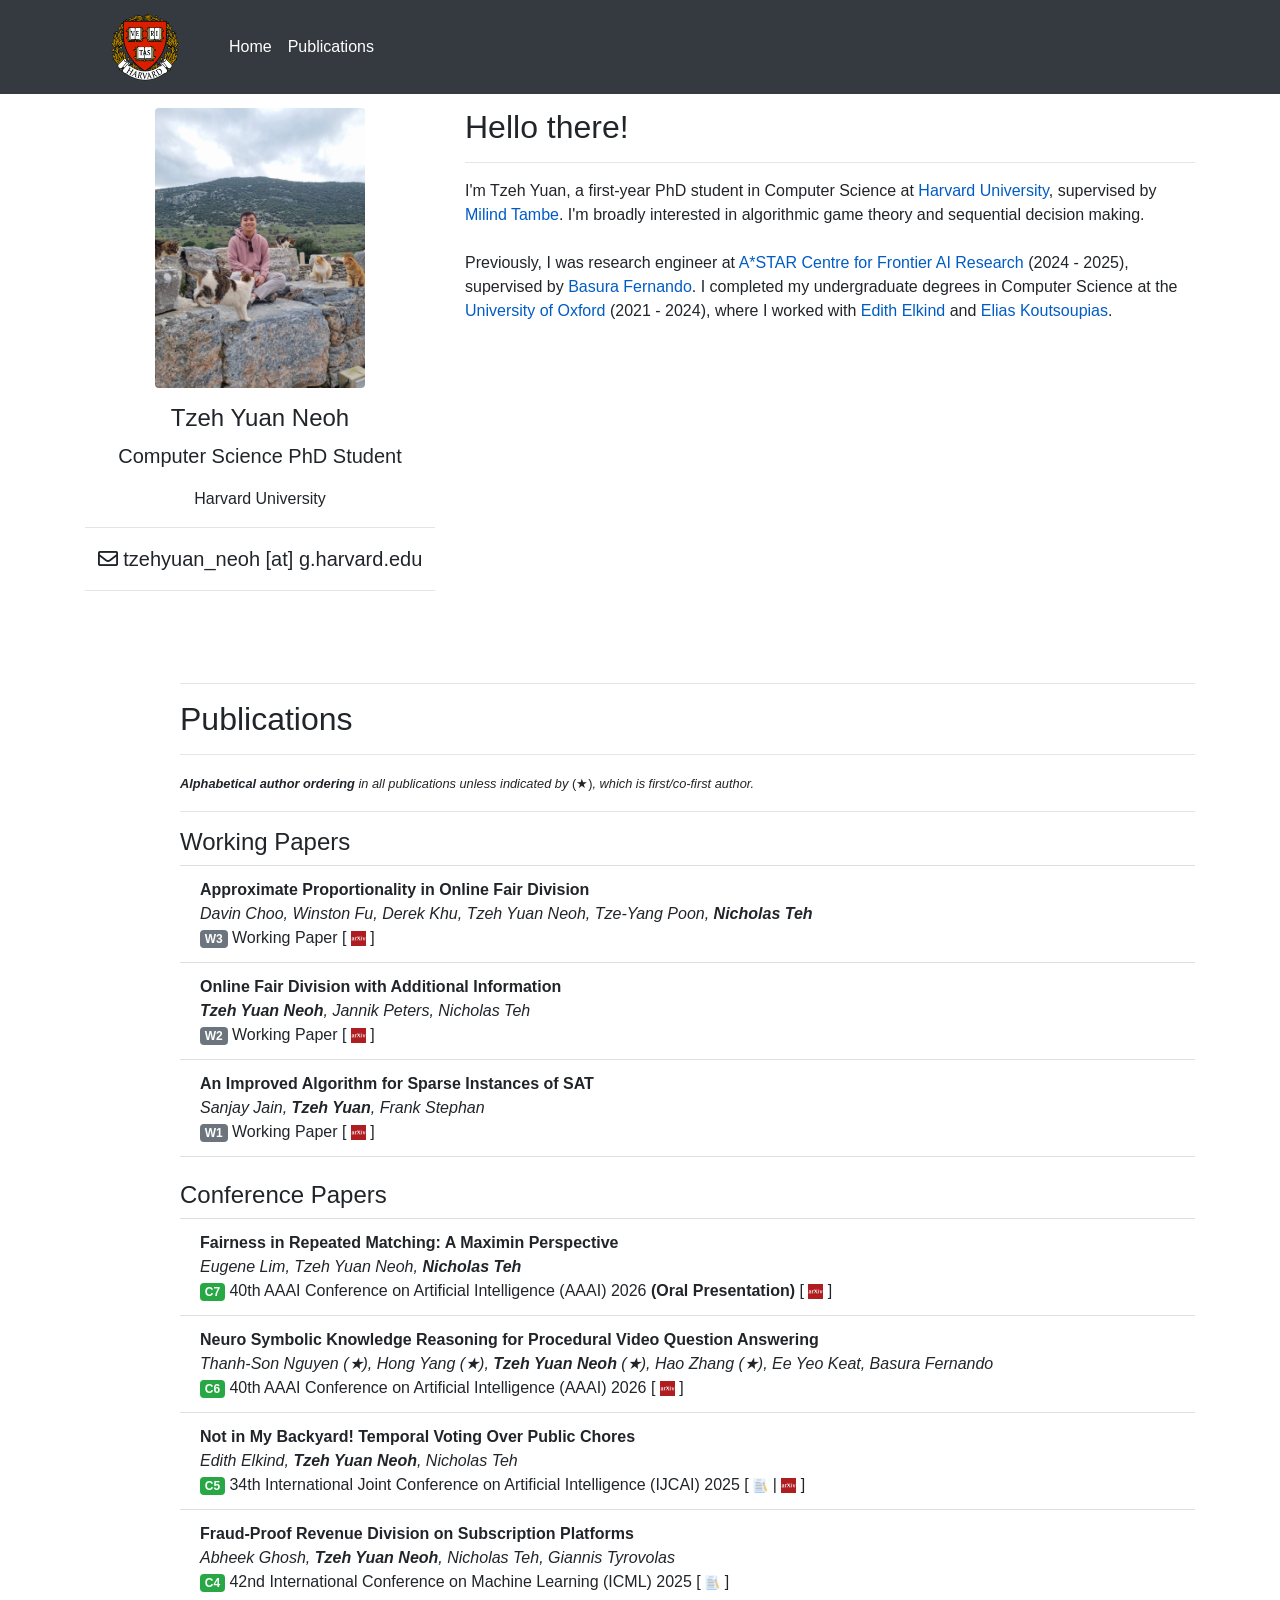
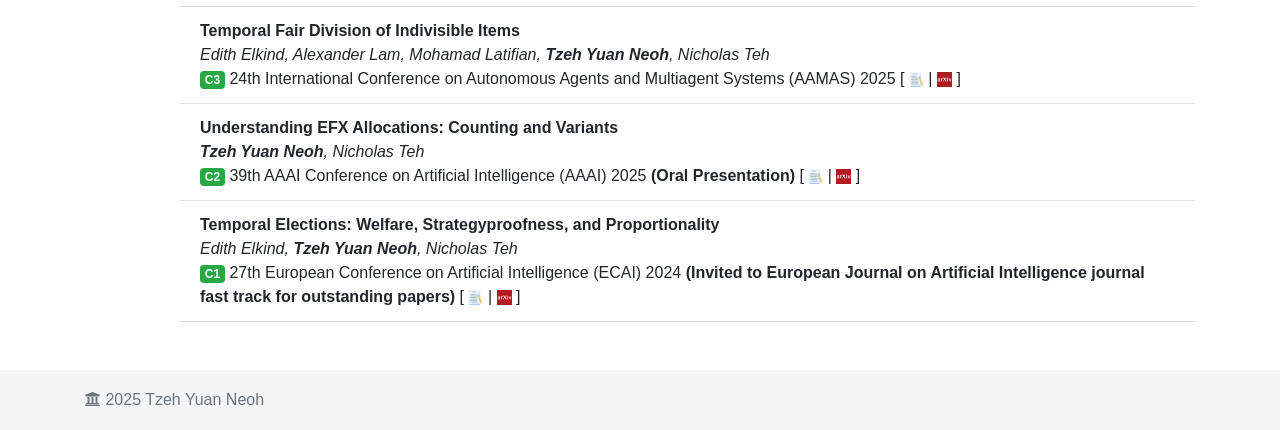
==== index.html @ ac1b05be "Update index.html" ====
<!DOCTYPE html>
<html lang="en">
  <head>
    <meta charset="utf-8">
    <meta name="viewport" content="width=device-width, initial-scale=1, shrink-to-fit=no">
    <meta name="description" content="Tzeh Yuan">
    <meta name="author" content="">

    <title>Tzeh Yuan Neoh | Harvard University </title>

    <!-- Bootstrap core CSS -->
    <link href="css/bootstrap.min.css" rel="stylesheet">

    <!-- Custom styles for this template -->
    <link href="css/custom.css" rel="stylesheet">
    <link rel="stylesheet" href="https://use.fontawesome.com/releases/v5.3.1/css/all.css" integrity="sha384-mzrmE5qonljUremFsqc01SB46JvROS7bZs3IO2EmfFsd15uHvIt+Y8vEf7N7fWAU" crossorigin="anonymous">
    <link rel="icon" type="image/png" href="img/favicon.png">

  </head>

  <body>
    <!-- header -->
    <header>
      <!-- Fixed navbar -->
      <nav class="navbar navbar-expand-md fixed-top bg-dark ">
        <div class="container">
          <a class="navbar-brand" href="https://seas.harvard.edu/">
            <img src="img/Harvard-Emblem.png" width="120"  alt="HAR">
          </a>
          <button class="navbar-toggler" type="button" data-toggle="collapse" data-target="#navbarNavDropdown" aria-controls="navbarNavDropdown" aria-expanded="false" aria-label="Toggle navigation">
          <i class="fas fa-bars"></i></button>
    		  <div class="collapse navbar-collapse" id="navbarNavDropdown">
            <ul class="navbar-nav">
              <li class="nav-item">
                <a class="nav-link" href="#about-me">Home<span class="sr-only">(current)</span></a>
              <li class="nav-item">
                <a class="nav-link" href="#pubs">Publications</a>
              </li>
            </ul>
          </div>
          <!--<a class="navbar-brand" href="https://cs.ox.ac.uk/">
    			    <img src="img/gacw.png" width="162" height="30" alt="GAC">-->
          </a>
        </div>
    	</nav>
    </header>

    <!-- Begin page content -->
    <main role="main" class="container">
      <div class="row">
      <div class="col-4 mx-auto d-block">
        <div class="row mt-5 mx-auto d-block text-center">
          <img src="img/neoh.jpeg" class="img-fluid rounded mb-3" width=60% alt="Profile picture">
          <h4>Tzeh Yuan Neoh</h4>
          <p class="lead">Computer Science PhD Student</p>
          <p class="font-weight-light">Harvard University</p>
        </div>
        <hr>
        <div class="row mx-auto d-block">
        <p class="lead text-center "><i class="far fa-envelope"></i> tzehyuan_neoh [at] g.harvard.edu</p>
        <ul class="social-icons text-center">
          	<!--<li><a class="scholar" target="blank" href="https://scholar.google.com/citations?user=8gH270MAAAAJ&hl=en" title="Scholar">Scholar</a></li>
          	<li><a class="orcid" target="blank" href="https://orcid.org/0000-0002-9698-466X" title="ORCID">ORCID</a></li>
          	<li><a class="linkedin" href="https://www.linkedin.com/in/marcoshorro/" title="Linkedin">LinkedIn</a></li>
          	<li><a class="researchgate" href="https://www.researchgate.net/profile/Marcos_Horro_Varela" title="ResearchGate">ResearchGate</a></li>-->
          	<!--<li><a class="twitter" href="https://twitter.com/markoshorro" title="Twitter">Twitter</a></li>
          	<li><a class="instagram" href="https://www.instagram.com/markoshorro/" title="Instagram">Instagram</a></li>
          	<li><a class="flickr" href="https://www.flickr.com/photos/markos-design/" title="Flickr">Flickr</a></li>-->
        </ul>
        <hr>
      </div>
      </div>
      <div class="col-8">
        <section id="about-me" class="mt-5">
          <h3 class="display-5">Hello there!</h3><hr>
          I'm Tzeh Yuan, a first-year PhD student in Computer Science at <a href="https://seas.harvard.edu/" target="blank">Harvard University</a>, supervised by <a href="https://teamcore.seas.harvard.edu/tambe/" target="blank">Milind Tambe</a>. I'm broadly interested in algorithmic game theory and sequential decision making.
          <br><br>
          Previously, I was research engineer at <a href="https://www.a-star.edu.sg/cfar" target="blank">A*STAR Centre for Frontier AI Research</a> (2024 - 2025), supervised by  <a href="https://basurafernando.github.io/" target="blank">Basura Fernando</a>.
          I completed my undergraduate degrees in Computer Science at the <a href="https://cs.ox.ac.uk/" target="blank">University of Oxford</a> (2021 - 2024), where I worked with <a href="https://www.mccormick.northwestern.edu/research-faculty/directory/profiles/elkind-edith.html" target="blank">Edith Elkind</a> and <a href="https://www.cs.ox.ac.uk/people/elias.koutsoupias/" target="blank">Elias Koutsoupias</a>.
          <br>
          <br>

         
          </font>
        </section>
      </div>
      </main>

      <main role="main" class="container">
       <div class="row">
        <div class="col-sm-1"></div>
        <div class="col-sm-11" section id="pubs">
          <hr>
          <h3 class="display-5">Publications</h3>
          <hr>
          <small>
          <i><b>Alphabetical author ordering</b> in all publications unless indicated by</i> (★)<i>, which is first/co-first author.</i></small>
          <hr>
          <h4>Working Papers</h4>
            <ul class="list-group list-group-flush">
            <li class="list-group-item">
                <b>Approximate Proportionality in Online Fair Division</b><br>
                <i>Davin Choo, Winston Fu, Derek Khu, Tzeh Yuan Neoh, Tze-Yang Poon, <b>Nicholas Teh</b></i><br>
                <a href="#pubs" class="badge badge-secondary">W3</a> Working Paper [ <a href="https://arxiv.org/abs/2508.03253" target="blank"><img src="img/arxiv.png" style="width:15px;height:15px;"></a> ]
              </li>
  
            <li class="list-group-item">
              <b>Online Fair Division with Additional Information</b><br>
              <i><b>Tzeh Yuan Neoh</b>, Jannik Peters, Nicholas Teh</i><br>
              <a href="#pubs" class="badge badge-secondary">W2</a> Working Paper [ <a href="https://arxiv.org/abs/2505.24503" target="blank"><img src="img/arxiv.png" style="width:15px;height:15px;"></a> ]
            </li>
            <li class="list-group-item">
              <b>An Improved Algorithm for Sparse Instances of SAT       </b><br>
              <i>Sanjay Jain, <b>Tzeh Yuan</b>, Frank Stephan </i><br>
              <a href="#pubs" class="badge badge-secondary">W1</a> Working Paper [ <a href="https://arxiv.org/abs/2411.07389" target="blank"><img src="img/arxiv.png" style="width:15px;height:15px;"></a> ]
            </li>
            </ul>
            <br>
          <h4>Conference Papers</h4>
            <ul class="list-group list-group-flush">
              <li class="list-group-item">
                <b>Fairness in Repeated Matching: A Maximin Perspective</b><br>
                <i>Eugene Lim, Tzeh Yuan Neoh, <b>Nicholas Teh</b></i><br>
                <a href="#pubs" class="badge badge-success">C7</a> 40th AAAI Conference on Artificial Intelligence (AAAI) 2026  <b>(Oral Presentation)</b> [ <a href="https://www.arxiv.org/abs/2510.04624" target="blank"><img src="img/arxiv.png" style="width:15px;height:15px;"></a> ]
              </li>
              <li class="list-group-item">
                <b>Neuro Symbolic Knowledge Reasoning for Procedural Video Question Answering </b><br>
                <i> Thanh-Son Nguyen (★), Hong Yang (★), <b>Tzeh Yuan Neoh</b> (★), Hao Zhang (★), Ee Yeo Keat, Basura Fernando</i><br>
                <a href="#pubs" class="badge badge-success">C6</a> 40th AAAI Conference on Artificial Intelligence (AAAI) 2026 [ <a href="https://arxiv.org/abs/2503.14957" target="blank"><img src="img/arxiv.png" style="width:15px;height:15px;"></a> ]
              </li>
            <li class="list-group-item">
              <b>Not in My Backyard! Temporal Voting Over Public Chores</b><br>
              <i>Edith Elkind,  <b>Tzeh Yuan Neoh</b>, Nicholas Teh</i><br>
              <a href="#pubs" class="badge badge-success">C5</a> 34th International Joint Conference on Artificial Intelligence (IJCAI) 2025
              [ <a href="https://www.ijcai.org/proceedings/2025/0424.pdf" target="blank"><img src="img/paper.png" style="width:15px;height:15px;"></a> | <a href="https://arxiv.org/abs/2508.08810" target="blank"><img src="img/arxiv.png" style="width:15px;height:15px;"></a> ]
            </li>
            <li class="list-group-item">
              <b>Fraud-Proof Revenue Division on Subscription Platforms</b><br>
              <i>Abheek Ghosh,  <b>Tzeh Yuan Neoh</b>, Nicholas Teh, Giannis Tyrovolas</i><br>
              <a href="#pubs" class="badge badge-success">C4</a> 42nd International Conference on Machine Learning (ICML) 2025
              [ <a href="https://icml.cc/virtual/2025/poster/44347" target="blank"><img src="img/paper.png" style="width:15px;height:15px;"></a> ]
            </li>
            <li class="list-group-item">
              <b>Temporal Fair Division of Indivisible Items</b><br>
              <i>Edith Elkind, Alexander Lam, Mohamad Latifian,  <b>Tzeh Yuan Neoh</b>, Nicholas Teh</i><br>
              <a href="#pubs" class="badge badge-success">C3</a> 24th International Conference on Autonomous Agents and Multiagent Systems (AAMAS) 2025</b>  [ <a href="https://www.ifaamas.org/Proceedings/aamas2025/pdfs/p676.pdf" target="blank"><img src="img/paper.png" style="width:15px;height:15px;"></a> | <a href="https://arxiv.org/abs/2410.14593" target="blank"><img src="img/arxiv.png" style="width:15px;height:15px;"></a> ] 
              <br>
            </li>
            <li class="list-group-item">
              <b>Understanding EFX Allocations: Counting and Variants</b><br>
              <i> <b>Tzeh Yuan Neoh</b>, Nicholas Teh</i><br>
              <a href="#pubs" class="badge badge-success">C2</a> 39th AAAI Conference on Artificial Intelligence (AAAI) 2025  <b>(Oral Presentation)</b> [ <a href="https://ojs.aaai.org/index.php/AAAI/article/view/33536" target="blank"><img src="img/paper.png" style="width:15px;height:15px;"></a> | <a href="https://arxiv.org/abs/2504.03951" target="blank"><img src="img/arxiv.png" style="width:15px;height:15px;"></a> ]
              <br>
            </li>
            <li class="list-group-item">
              <b>Temporal Elections: Welfare, Strategyproofness, and Proportionality</b><br>
              <i>Edith Elkind, <b>Tzeh Yuan Neoh</b>, Nicholas Teh</i><br>
              <a href="#pubs" class="badge badge-success">C1</a> 27th European Conference on Artificial Intelligence (ECAI) 2024 <b>(Invited to European Journal on  Artificial Intelligence journal fast track for outstanding papers) </b> </b> [ <a href="https://ebooks.iospress.nl/volumearticle/69972" target="blank"><img src="img/paper.png" style="width:15px;height:15px;"></a> | <a href="https://arxiv.org/abs/2408.13637" target="blank"><img src="img/arxiv.png" style="width:15px;height:15px;"></a> ]
              <br>
            </li>
          </ul>
          <br>
         

        </div>
      </div>
    </main>
    <br>

    <footer class="footer">
      <div class="container">
        <span class="text-muted"><i class="fas fa-university"></i> 2025 Tzeh Yuan Neoh</span>
      </div>
    </footer>

    <!-- Bootstrap core JavaScript
    ================================================== -->
    <!-- Placed at the end of the document so the pages load faster -->
    <script src="https://code.jquery.com/jquery-3.2.1.slim.min.js" integrity="sha384-KJ3o2DKtIkvYIK3UENzmM7KCkRr/rE9/Qpg6aAZGJwFDMVNA/GpGFF93hXpG5KkN" crossorigin="anonymous"></script>
    <script>window.jQuery || document.write('<script src="js/jquery-slim.min.js"><\/script>')</script>
    <script src="js/popper.min.js"></script>
    <script src="js/bootstrap.min.js"></script>
    <script src="js/bibtex.js"></script>
<script type="text/javascript">
 var init = function() {
   bibtexify("#bibtex", "pubTable", {});
 };
 if (window.addEventListener) {
   window.addEventListener('load', init, false);
 } else if (window.attachEvent) {
   window.attachEvent('onload', init);
 }
</script>
<script>
jQuery("#pubTable").on("click", "a", function(e) {
  var $n = jQuery(this),
      text = $n.text().toUpperCase();
  if (text === "X") { return; }
  try {
    _gaq.push(['_trackEvent', "PublicationAction", text]);
} catch(err){ }
  if ($n.attr("href") !== "#") {
    setTimeout(function() {
      document.location.href = $n.attr("href");
    }, 100);
    return false;
  }
});
</script>
  </body>
</html>
---- css/custom.css ----
/**
 * File              : css/custom.css
 * Author            : Marcos Horro <marcos.horro@udc.gal>
 * Last Modified Date: Mar 18 Set 2018 16:01:31 CEST
 */
/* bib-publication-list styles
-------------------------------------------------- */
span.undefined { color:red; }
.bibtable {width: auto 100%; height: auto scroll; margin: 0 auto; clear: both;}
.bibchart { width: 100%; height: 100px; margin-bottom: 20px;}
.clear {clear:both;}
.year { position: relative; height: 100%; border-bottom: 1px solid black; display: inline-block;}
.yearlabel { position: absolute; bottom: -20px; text-align: center; width: 100%; font-size: smaller;}
.pub { border: 1px solid white; background-color: #eee; }
.inproceedings { background-color: #ccf; }
.article { background-color: #beb; }
.inbook { background-color: #eaa; }
.phdthesis { background-color: #999; }
.unpublished { background-color: #eae; }
.mastersthesis { background-color: #eea; }
.techreport { background-color: #b77; }
.proceedings { background-color: #9494ff; }
.book { background-color: #ed7878; }
.legend .pub { width: 10px; height: 10px; display: inline-block; margin: 0 5px 0 15px;}
.legend { margin-bottom: 24px; text-align: center; width: 100%;}
table.display thead th { padding: 3px 18px 3px 10px; border-bottom: 1px solid black; border-top: 1px solid black; font-weight: bold; cursor: pointer; cursor: hand; }
table.display tfoot th { padding: 3px 10px; border-top: 1px solid black; font-weight: bold; }
table.display td { padding: 3px 10px; }
table.display td.center { text-align: center; }
table.display { margin-top: 24px; }
.sorting_asc { background: url('lib/images/sort_asc.png') no-repeat center right; }
.sorting_desc { background: url('lib/images/sort_desc.png') no-repeat center right; }
.sorting { background: url('lib/images/sort_both.png') no-repeat center right; }
.sorting_asc_disabled { background: url('lib/images/sort_asc_disabled.png') no-repeat center right; }
.sorting_desc_disabled { background: url('lib/images/sort_desc_disabled.png') no-repeat center right; }
tr.odd { background-color: #eee; }
tr.even { background-color: white; }
div.hidden { display: none;}
div.bibinfo { width: 80%; position: fixed; top: 100px; left: 10%; background-color: #bbb; border: 3px solid #fff; padding: 10px; z-index: 10000;}
#shutter { background-color: #555; opacity: 0.7; width:100%; height: 100%; position: fixed; top: 0; left:0; z-index: 20;}
a.bibclose {
  background-color: #BBBBBB;
  border: 3px solid #FFFFFF;
  color: black;
  float: left;
  font-size: 10px;
  height: 25px;
  padding: 3px;
  position: relative;
  text-align: center;
  text-transform: capitalize;
  font-weight: bold;
  width: 25px;
  -moz-border-radius:15px;
  -webkit-border-radius:15px;
  -o-border-radius:15px;
  border-radius:15px;
  top: -20px;
  left: -20px;
}
div.bibinfo pre { clear:both; }

/* Custom styles
-------------------------------------------------- */
.social-icons li {
  display: inline;
}
.social-icons a {
  display: inline-block;
  margin-right: 10px;
  text-indent: -9999px;
}
.twitter {
  background-image: url(../img/twitter.png);
  width: 22px;
  height: 22px;
}
.facebook {
  background-image: url(../img/facebook.png);
  width: 22px;
  height: 22px;
}
.linkedin {
  background-image: url(../img/linkedin.png);
  width: 22px;
  height: 22px;
}
.orcid {
  background-image: url(../img/orcid.png);
  width: 22px;
  height: 22px;
}
.researchgate {
  background-image: url(../img/researchgate.png);
  width: 22px;
  height: 22px;
}
.scholar {
  background-image: url(../img/scholar.png);
  width: 22px;
  height: 22px;
}
.instagram {
  background-image: url(../img/instagram.png);
  width: 22px;
  height: 22px;
}
.flickr {
  background-image: url(../img/flickr.png);
  width: 22px;
  height: 22px;
}

.bg-oxford {
  background-color: #002147 !important;
}

.display-5{font-size:2rem;font-weight:300;line-height:1.2}
.display-6{font-size:1.4rem;font-weight:300;line-height:1.2}
.navbar-toggler {
  text-align: center;

}

.fa-bars {
  color: #fff;
}

.nav-link {
  color: #fff;
}
.nav-link: hover{
  color: #005CC5;
}

a {
  color: #005CC5;
}

/* Sticky footer styles
-------------------------------------------------- */
html {
  position: relative;
  min-height: 100%;
}
body {
  /* Margin bottom by footer height */
  margin-bottom: 60px;
}
.footer {
  position: absolute;
  bottom: 0;
  width: 100%;
  /* Set the fixed height of the footer here */
  height: 60px;
  line-height: 60px; /* Vertically center the text there */
  background-color: #f5f5f5;
}


/* Custom page CSS
-------------------------------------------------- */
/* Not required for template or sticky footer method. */

body > .container {
  padding: 60px 15px 0;
}

.footer > .container {
  padding-right: 15px;
  padding-left: 15px;
}

code {
  font-size: 80%;
}

/* timelinelist
-----------------------------------------------------*/

ul.clist {
    list-style-type: none;
    position: relative;
    z-index: 10;
}
ul.clist > li {
    margin: 20px 0;
    padding-left: 20px;
}
ul.clist > li:before {
    content: ' ';
    background: white;
    display: inline-block;
    position: absolute;
    border-radius: 50%;
    border: 3px solid #002147;
    left: 20px;
    width: 20px;
    height: 20px;
    z-index: 400;
}

/* timelinelist
-----------------------------------------------------*/

ul.timelinelist {
    list-style-type: none;
    position: relative;
    z-index: 10;
}
ul.timelinelist:before {
    content: ' ';
    background: #d4d9df;
    display: inline-block;
    position: absolute;
    left: 29px;
    width: 2px;
    height: 100%;
    z-index: 400;
}
ul.timelinelist > li {
    margin: 20px 0;
    padding-left: 20px;
}
ul.timelinelist > li:before {
    content: ' ';
    background: white;
    display: inline-block;
    position: absolute;
    border-radius: 50%;
    border: 3px solid #002147;
    left: 20px;
    width: 20px;
    height: 20px;
    z-index: 400;
}

.timeline {
    list-style: none;
    padding: 20px 0 20px;
    position: relative;
    z-index: 10;
}

    .timeline:before {
        top: 0;
        bottom: 0;
        position: absolute;
        content: " ";
        width: 3px;
        background-color: #eeeeee;
        left: 50%;
        margin-left: -1.5px;
    }

    .timeline > li {
        margin-bottom: 20px;
        position: relative;
    }

        .timeline > li:before,
        .timeline > li:after {
            content: " ";
            display: table;
        }

        .timeline > li:after {
            clear: both;
        }

        .timeline > li:before,
        .timeline > li:after {
            content: " ";
            display: table;
        }

        .timeline > li:after {
            clear: both;
        }

        .timeline > li > .timeline-panel {
            width: 46%;
            float: left;
            border: 1px solid #d4d4d4;
            border-radius: 2px;
            padding: 20px;
            position: relative;
            -webkit-box-shadow: 0 1px 6px rgba(0, 0, 0, 0.175);
            box-shadow: 0 1px 6px rgba(0, 0, 0, 0.175);
        }

            .timeline > li > .timeline-panel:before {
                position: absolute;
                top: 26px;
                right: -15px;
                display: inline-block;
                border-top: 15px solid transparent;
                border-left: 15px solid #ccc;
                border-right: 0 solid #ccc;
                border-bottom: 15px solid transparent;
                content: " ";
            }

            .timeline > li > .timeline-panel:after {
                position: absolute;
                top: 27px;
                right: -14px;
                display: inline-block;
                border-top: 14px solid transparent;
                border-left: 14px solid #fff;
                border-right: 0 solid #fff;
                border-bottom: 14px solid transparent;
                content: " ";
            }

        .timeline > li > .timeline-badge {
            color: #fff;
            width: 50px;
            height: 50px;
            line-height: 50px;
            font-size: 1.4em;
            text-align: center;
            position: absolute;
            top: 16px;
            left: 50%;
            margin-left: -25px;
            background-color: #999999;
            z-index: 100;
            border-top-right-radius: 50%;
            border-top-left-radius: 50%;
            border-bottom-right-radius: 50%;
            border-bottom-left-radius: 50%;
        }

        .timeline > li.timeline-inverted > .timeline-panel {
            float: right;
        }

            .timeline > li.timeline-inverted > .timeline-panel:before {
                border-left-width: 0;
                border-right-width: 15px;
                left: -15px;
                right: auto;
            }

            .timeline > li.timeline-inverted > .timeline-panel:after {
                border-left-width: 0;
                border-right-width: 14px;
                left: -14px;
                right: auto;
            }

.timeline-badge.primary {
    background-color: #2e6da4 !important;
}

.timeline-badge.success {
    background-color: #3f903f !important;
}

.timeline-badge.warning {
    background-color: #f0ad4e !important;
}

.timeline-badge.danger {
    background-color: #d9534f !important;
}

.timeline-badge.info {
    background-color: #5bc0de !important;
}

.timeline-title {
    margin-top: 0;
    color: inherit;
}

.timeline-subtitle {
    margin-top: 0;
    color: inherit;
    font-weight: 300;
}

.timeline-subsubtitle {
    margin-top: 0;
    color: inherit;
    font-weight: 200;
}

.timeline-body > p,
.timeline-body > ul {
    margin-bottom: 0;
}

    .timeline-body > p + p {
        margin-top: 5px;
    }

@media (max-width: 767px) {
    ul.timeline:before {
        left: 40px;
    }

    ul.timeline > li > .timeline-panel {
        width: calc(100% - 90px);
        width: -moz-calc(100% - 90px);
        width: -webkit-calc(100% - 90px);
    }

    ul.timeline > li > .timeline-badge {
        left: 15px;
        margin-left: 0;
        top: 16px;
    }

    ul.timeline > li > .timeline-panel {
        float: right;
    }

        ul.timeline > li > .timeline-panel:before {
            border-left-width: 0;
            border-right-width: 15px;
            left: -15px;
            right: auto;
        }

        ul.timeline > li > .timeline-panel:after {
            border-left-width: 0;
            border-right-width: 14px;
            left: -14px;
            right: auto;
        }
}
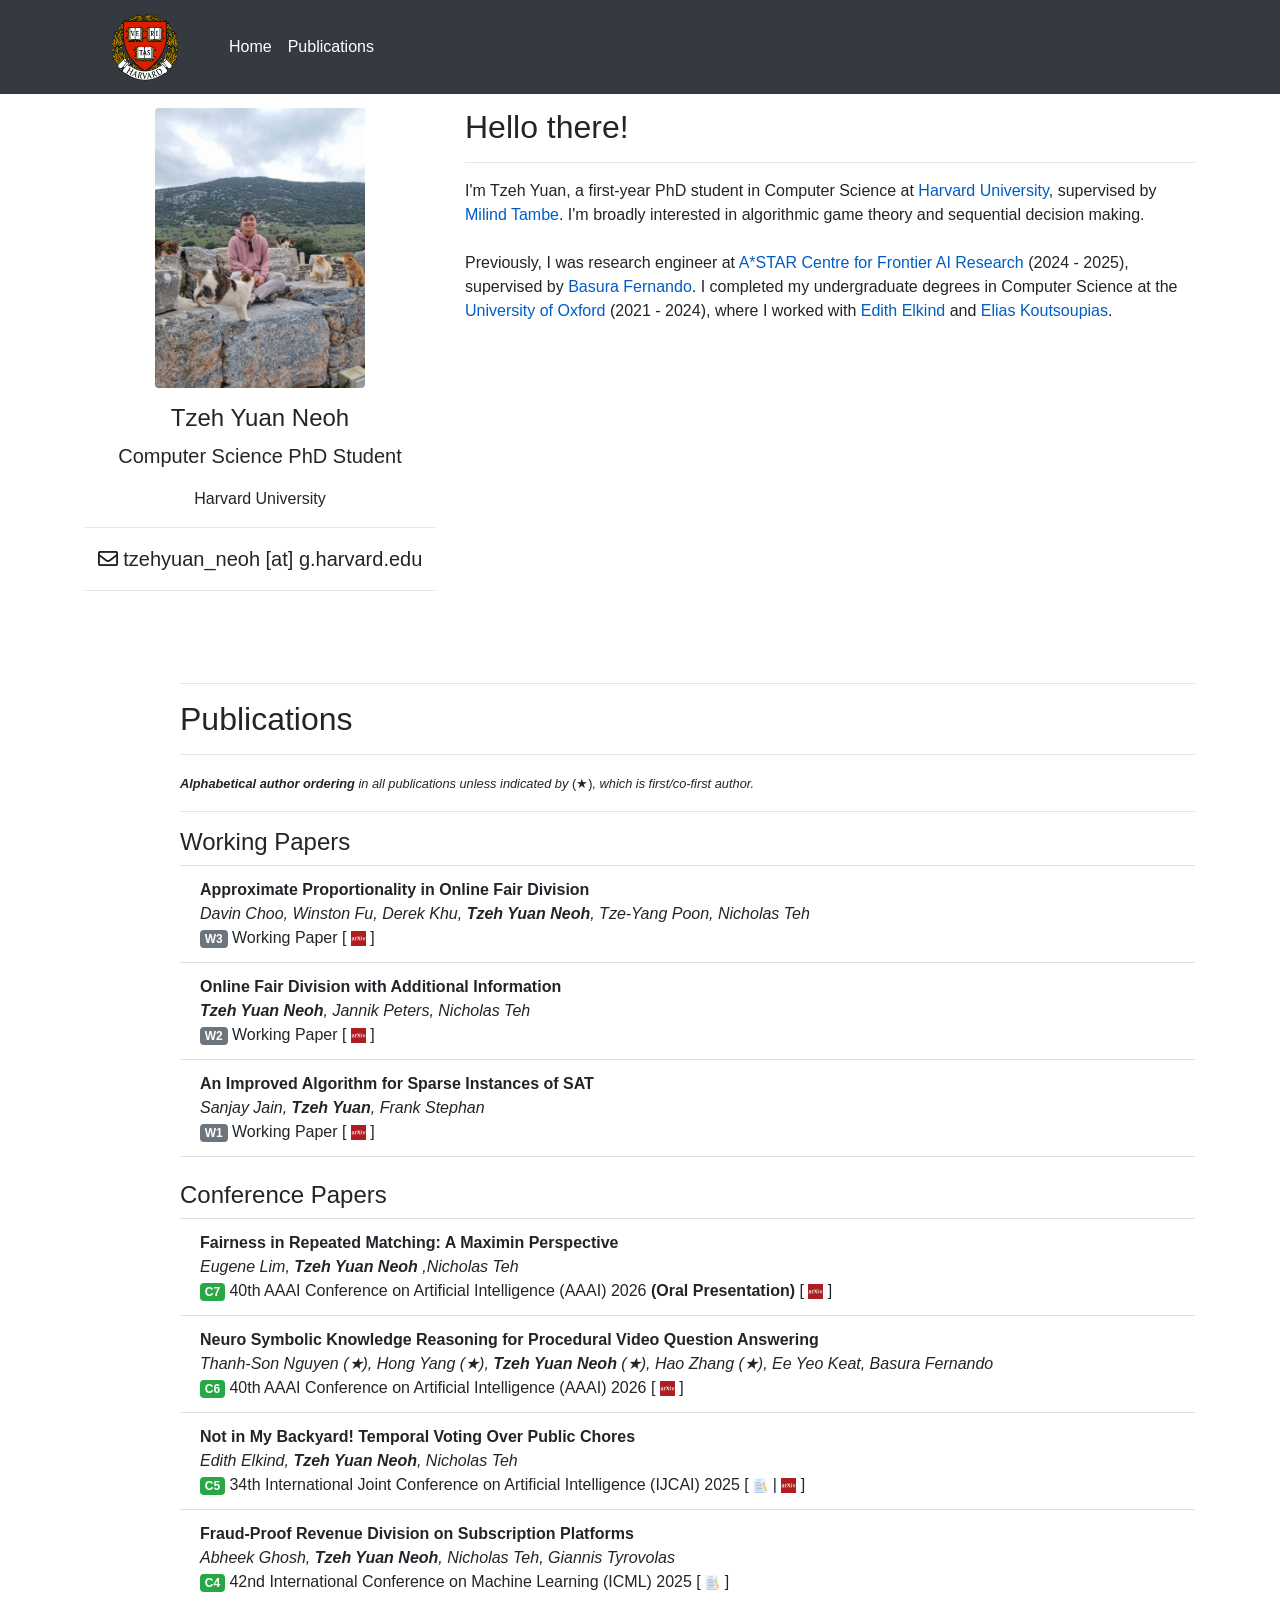
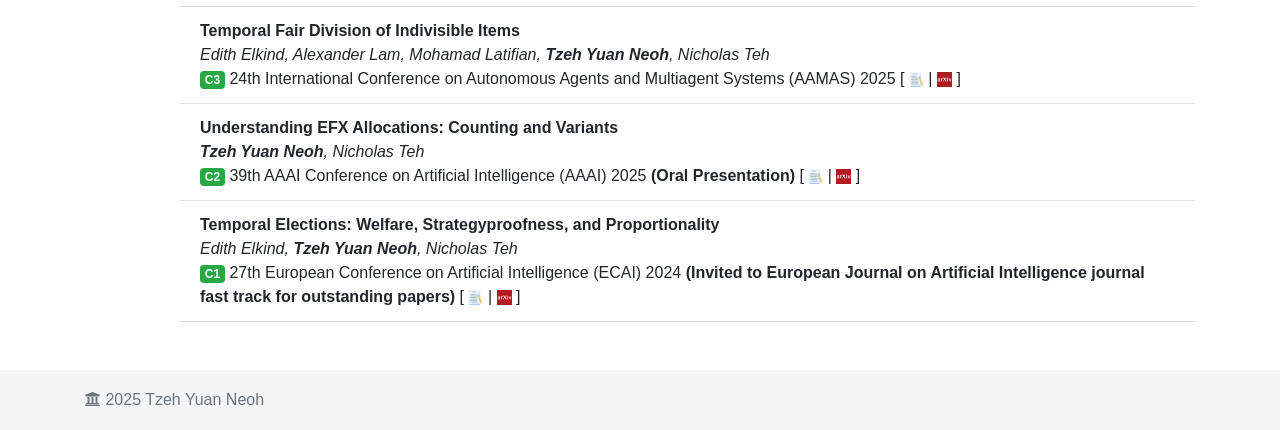
==== commit f41b73bc: "Update index.html" ====
--- a/index.html
+++ b/index.html
@@ -100,7 +100,7 @@
             <ul class="list-group list-group-flush">
             <li class="list-group-item">
                 <b>Approximate Proportionality in Online Fair Division</b><br>
-                <i>Davin Choo, Winston Fu, Derek Khu, Tzeh Yuan Neoh, Tze-Yang Poon, <b>Nicholas Teh</b></i><br>
+                <i>Davin Choo, Winston Fu, Derek Khu, <b>Tzeh Yuan Neoh</b>, Tze-Yang Poon, Nicholas Teh</i><br>
                 <a href="#pubs" class="badge badge-secondary">W3</a> Working Paper [ <a href="https://arxiv.org/abs/2508.03253" target="blank"><img src="img/arxiv.png" style="width:15px;height:15px;"></a> ]
               </li>
   
@@ -120,7 +120,7 @@
             <ul class="list-group list-group-flush">
               <li class="list-group-item">
                 <b>Fairness in Repeated Matching: A Maximin Perspective</b><br>
-                <i>Eugene Lim, Tzeh Yuan Neoh, <b>Nicholas Teh</b></i><br>
+                <i>Eugene Lim,  <b>Tzeh Yuan Neoh </b>,Nicholas Teh</i><br>
                 <a href="#pubs" class="badge badge-success">C7</a> 40th AAAI Conference on Artificial Intelligence (AAAI) 2026  <b>(Oral Presentation)</b> [ <a href="https://www.arxiv.org/abs/2510.04624" target="blank"><img src="img/arxiv.png" style="width:15px;height:15px;"></a> ]
               </li>
               <li class="list-group-item">
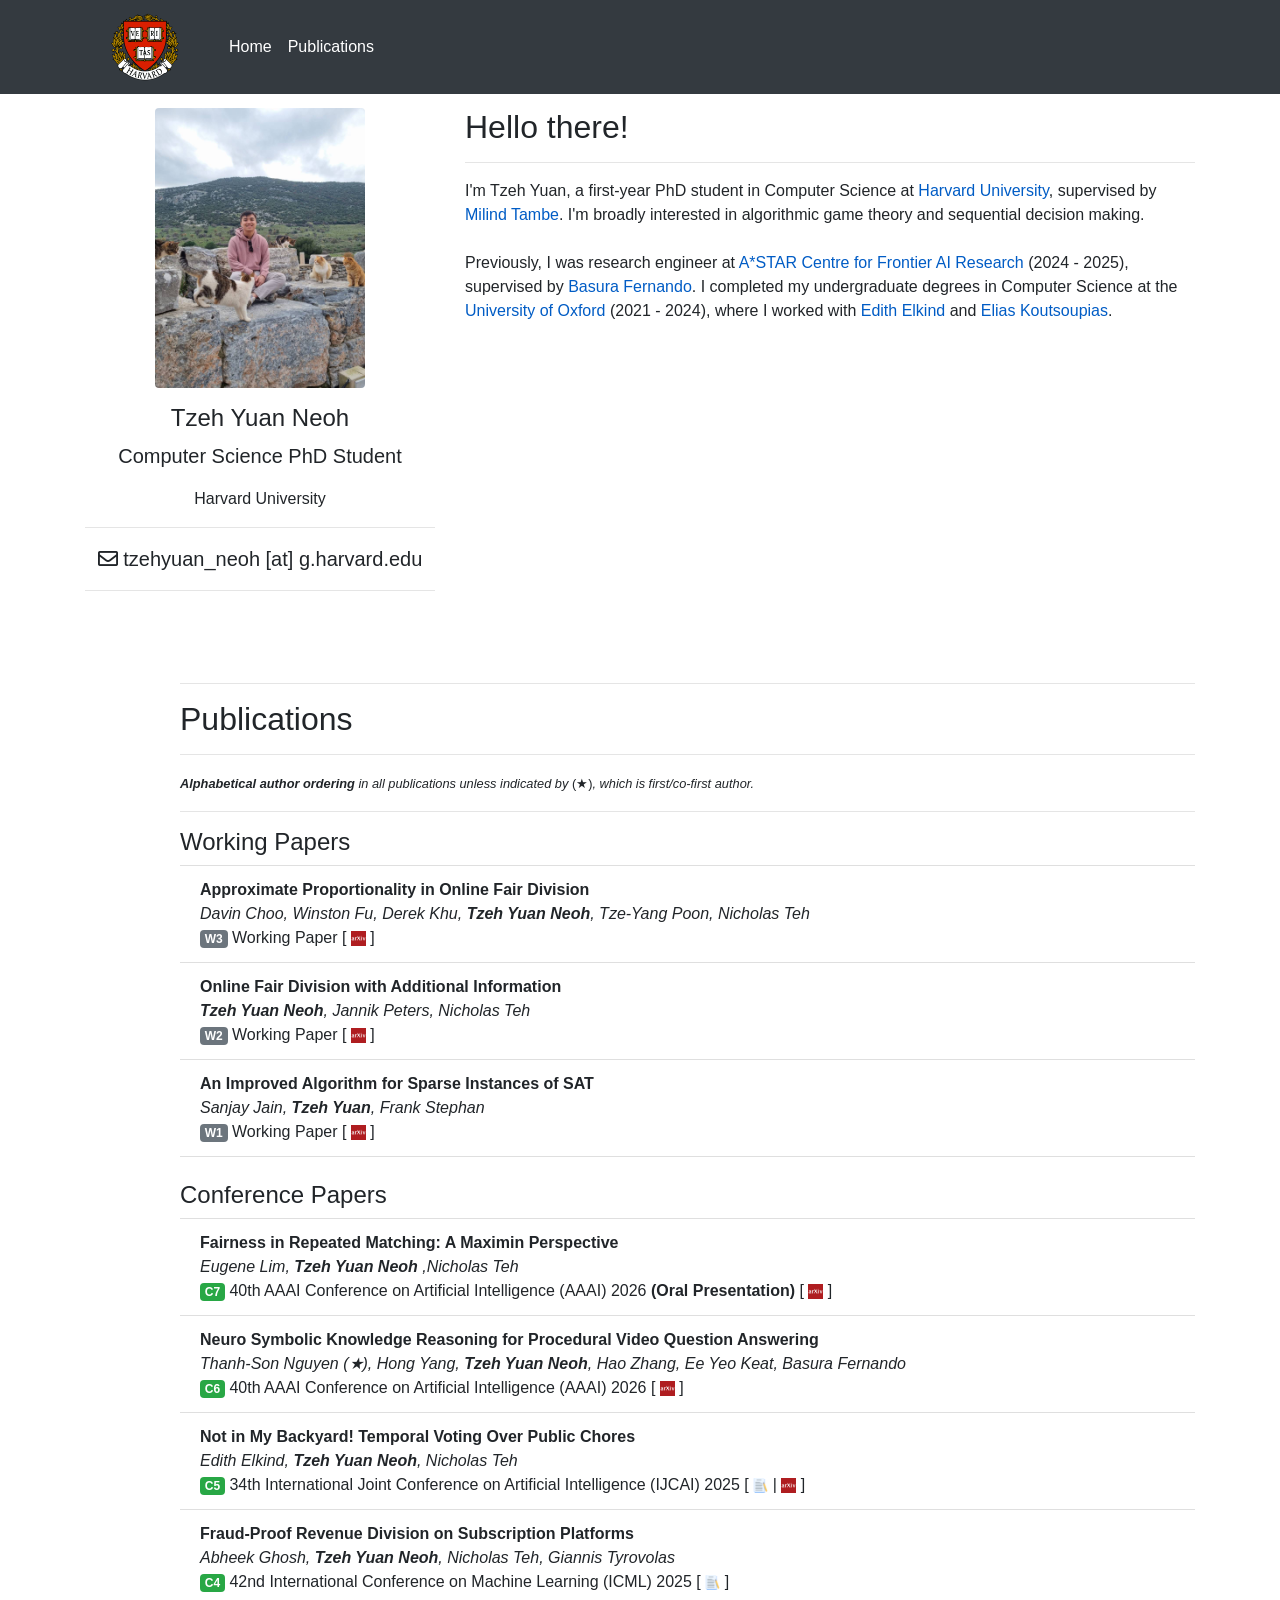
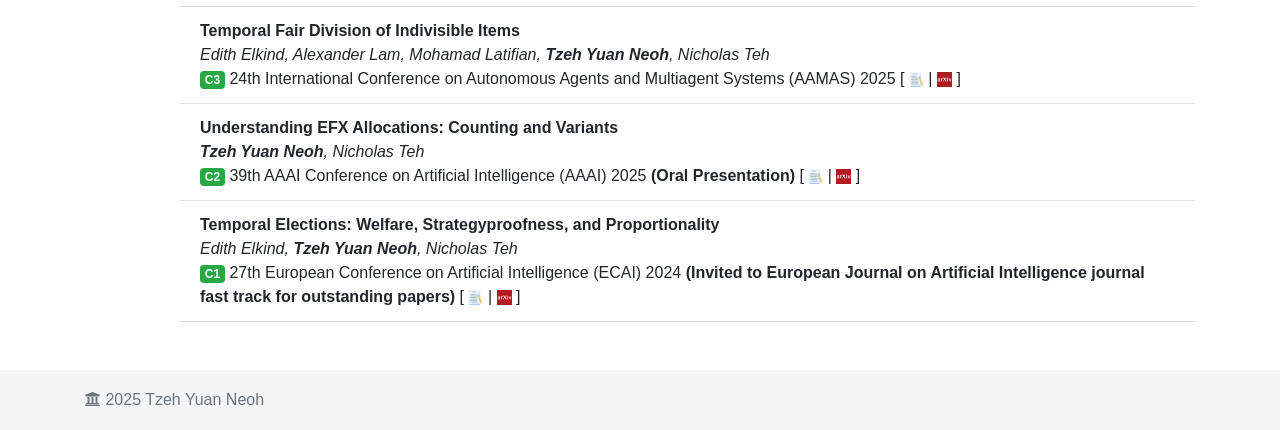
==== commit a9fc930b: "Update index.html" ====
--- a/index.html
+++ b/index.html
@@ -125,7 +125,7 @@
               </li>
               <li class="list-group-item">
                 <b>Neuro Symbolic Knowledge Reasoning for Procedural Video Question Answering </b><br>
-                <i> Thanh-Son Nguyen (★), Hong Yang (★), <b>Tzeh Yuan Neoh</b> (★), Hao Zhang (★), Ee Yeo Keat, Basura Fernando</i><br>
+                <i> Thanh-Son Nguyen (★), Hong Yang, <b>Tzeh Yuan Neoh</b>, Hao Zhang, Ee Yeo Keat, Basura Fernando</i><br>
                 <a href="#pubs" class="badge badge-success">C6</a> 40th AAAI Conference on Artificial Intelligence (AAAI) 2026 [ <a href="https://arxiv.org/abs/2503.14957" target="blank"><img src="img/arxiv.png" style="width:15px;height:15px;"></a> ]
               </li>
             <li class="list-group-item">
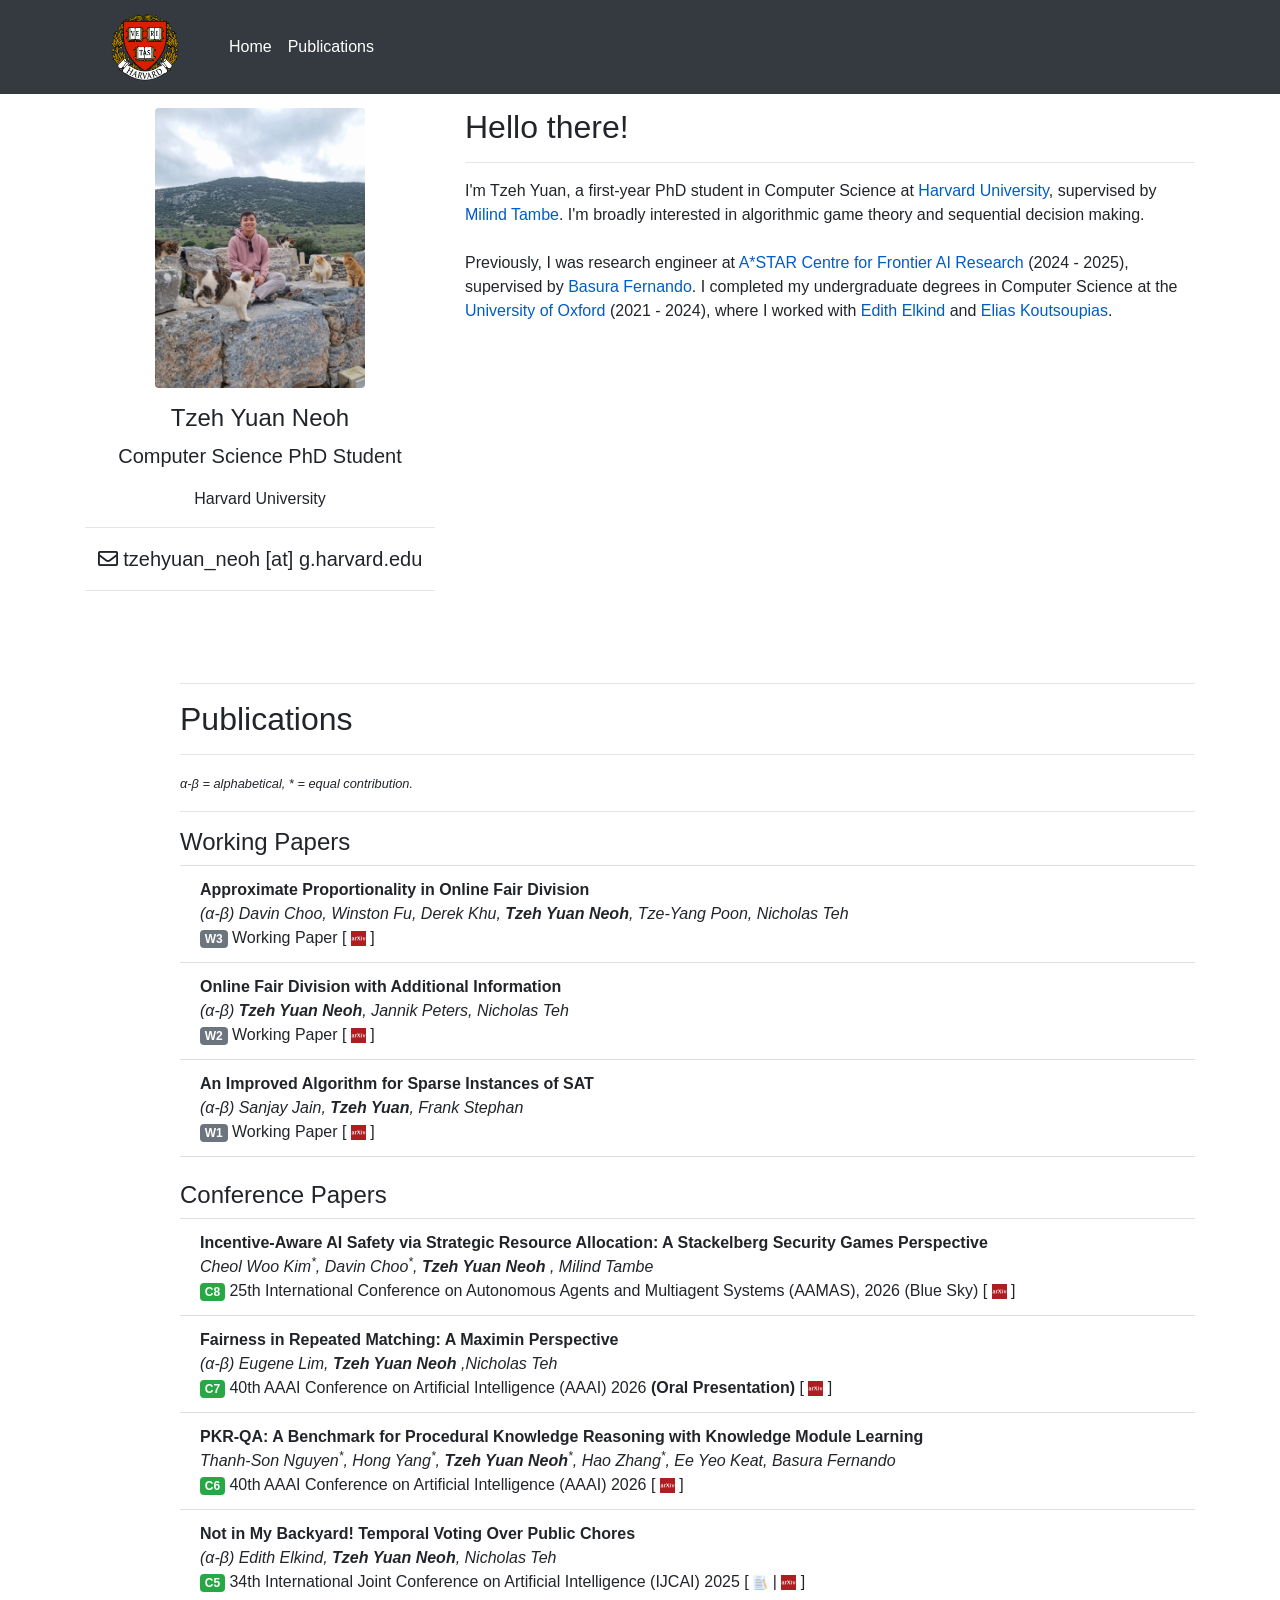
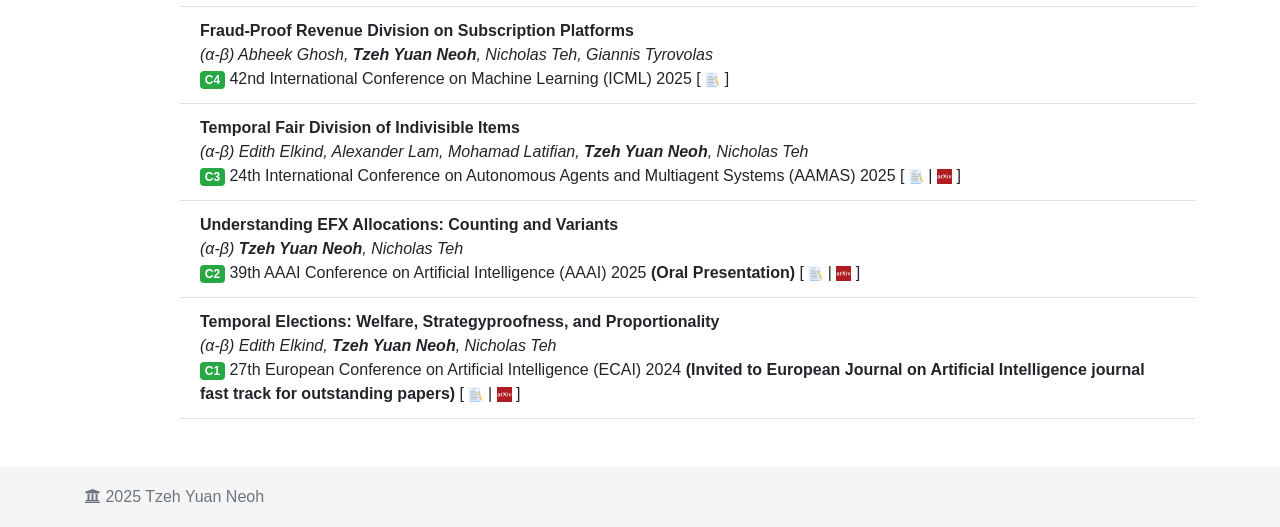
==== commit ba2e8743: "Update index.html" ====
--- a/index.html
+++ b/index.html
@@ -94,24 +94,25 @@
           <h3 class="display-5">Publications</h3>
           <hr>
           <small>
-          <i><b>Alphabetical author ordering</b> in all publications unless indicated by</i> (★)<i>, which is first/co-first author.</i></small>
+          <i> α-β = alphabetical, * = equal contribution. </i></small>
           <hr>
           <h4>Working Papers</h4>
             <ul class="list-group list-group-flush">
             <li class="list-group-item">
+              
                 <b>Approximate Proportionality in Online Fair Division</b><br>
-                <i>Davin Choo, Winston Fu, Derek Khu, <b>Tzeh Yuan Neoh</b>, Tze-Yang Poon, Nicholas Teh</i><br>
+                <i>(α-β) Davin Choo, Winston Fu, Derek Khu, <b>Tzeh Yuan Neoh</b>, Tze-Yang Poon, Nicholas Teh</i><br>
                 <a href="#pubs" class="badge badge-secondary">W3</a> Working Paper [ <a href="https://arxiv.org/abs/2508.03253" target="blank"><img src="img/arxiv.png" style="width:15px;height:15px;"></a> ]
               </li>
   
             <li class="list-group-item">
               <b>Online Fair Division with Additional Information</b><br>
-              <i><b>Tzeh Yuan Neoh</b>, Jannik Peters, Nicholas Teh</i><br>
+              <i>(α-β) <b>Tzeh Yuan Neoh</b>, Jannik Peters, Nicholas Teh</i><br>
               <a href="#pubs" class="badge badge-secondary">W2</a> Working Paper [ <a href="https://arxiv.org/abs/2505.24503" target="blank"><img src="img/arxiv.png" style="width:15px;height:15px;"></a> ]
             </li>
             <li class="list-group-item">
               <b>An Improved Algorithm for Sparse Instances of SAT       </b><br>
-              <i>Sanjay Jain, <b>Tzeh Yuan</b>, Frank Stephan </i><br>
+              <i>(α-β) Sanjay Jain, <b>Tzeh Yuan</b>, Frank Stephan </i><br>
               <a href="#pubs" class="badge badge-secondary">W1</a> Working Paper [ <a href="https://arxiv.org/abs/2411.07389" target="blank"><img src="img/arxiv.png" style="width:15px;height:15px;"></a> ]
             </li>
             </ul>
@@ -119,42 +120,49 @@
           <h4>Conference Papers</h4>
             <ul class="list-group list-group-flush">
               <li class="list-group-item">
+                <b>Incentive-Aware AI Safety via Strategic Resource Allocation: A Stackelberg Security Games Perspective </b><br>
+                <i>Cheol Woo Kim<sup>*</sup>, Davin Choo<sup>*</sup>,  <b>Tzeh Yuan Neoh </b>, Milind Tambe</i><br>
+                <a href="#pubs" class="badge badge-success">C8</a> 25th International Conference on Autonomous Agents and Multiagent Systems (AAMAS), 2026
+                (Blue Sky) [ <a href="https://www.arxiv.org/abs/2510.04624" target="blank"><img src="img/arxiv.png" style="width:15px;height:15px;"></a> ]
+              </li>
+              <li class="list-group-item">
                 <b>Fairness in Repeated Matching: A Maximin Perspective</b><br>
-                <i>Eugene Lim,  <b>Tzeh Yuan Neoh </b>,Nicholas Teh</i><br>
+                <i>(α-β) Eugene Lim,  <b>Tzeh Yuan Neoh </b>,Nicholas Teh</i><br>
                 <a href="#pubs" class="badge badge-success">C7</a> 40th AAAI Conference on Artificial Intelligence (AAAI) 2026  <b>(Oral Presentation)</b> [ <a href="https://www.arxiv.org/abs/2510.04624" target="blank"><img src="img/arxiv.png" style="width:15px;height:15px;"></a> ]
               </li>
               <li class="list-group-item">
-                <b>Neuro Symbolic Knowledge Reasoning for Procedural Video Question Answering </b><br>
-                <i> Thanh-Son Nguyen (★), Hong Yang, <b>Tzeh Yuan Neoh</b>, Hao Zhang, Ee Yeo Keat, Basura Fernando</i><br>
-                <a href="#pubs" class="badge badge-success">C6</a> 40th AAAI Conference on Artificial Intelligence (AAAI) 2026 [ <a href="https://arxiv.org/abs/2503.14957" target="blank"><img src="img/arxiv.png" style="width:15px;height:15px;"></a> ]
+                <b>PKR-QA: A Benchmark for Procedural Knowledge Reasoning with
+                  Knowledge Module Learning </b><br>
+                <i> Thanh-Son Nguyen<sup>*</sup>, Hong Yang<sup>*</sup>, <b>Tzeh Yuan Neoh</b><sup>*</sup>, Hao Zhang<sup>*</sup>, Ee Yeo Keat, Basura Fernando</i><br>
+                <a href="#pubs" class="badge badge-success">C6</a> 40th AAAI Conference on Artificial Intelligence (AAAI) 2026 [ <a href="https://basurafernando.github.io/papers/2026_AAAI.pdf" target="blank"><img src="img/arxiv.png" style="width:15px;height:15px;"></a> ]
               </li>
             <li class="list-group-item">
               <b>Not in My Backyard! Temporal Voting Over Public Chores</b><br>
-              <i>Edith Elkind,  <b>Tzeh Yuan Neoh</b>, Nicholas Teh</i><br>
+              <i>(α-β) Edith Elkind,  <b>Tzeh Yuan Neoh</b>, Nicholas Teh</i><br>
               <a href="#pubs" class="badge badge-success">C5</a> 34th International Joint Conference on Artificial Intelligence (IJCAI) 2025
               [ <a href="https://www.ijcai.org/proceedings/2025/0424.pdf" target="blank"><img src="img/paper.png" style="width:15px;height:15px;"></a> | <a href="https://arxiv.org/abs/2508.08810" target="blank"><img src="img/arxiv.png" style="width:15px;height:15px;"></a> ]
             </li>
             <li class="list-group-item">
               <b>Fraud-Proof Revenue Division on Subscription Platforms</b><br>
-              <i>Abheek Ghosh,  <b>Tzeh Yuan Neoh</b>, Nicholas Teh, Giannis Tyrovolas</i><br>
+              <i>(α-β) Abheek Ghosh,  <b>Tzeh Yuan Neoh</b>, Nicholas Teh, Giannis Tyrovolas</i><br>
               <a href="#pubs" class="badge badge-success">C4</a> 42nd International Conference on Machine Learning (ICML) 2025
               [ <a href="https://icml.cc/virtual/2025/poster/44347" target="blank"><img src="img/paper.png" style="width:15px;height:15px;"></a> ]
             </li>
             <li class="list-group-item">
               <b>Temporal Fair Division of Indivisible Items</b><br>
-              <i>Edith Elkind, Alexander Lam, Mohamad Latifian,  <b>Tzeh Yuan Neoh</b>, Nicholas Teh</i><br>
+              <i>(α-β) Edith Elkind, Alexander Lam, Mohamad Latifian,  <b>Tzeh Yuan Neoh</b>, Nicholas Teh</i><br>
               <a href="#pubs" class="badge badge-success">C3</a> 24th International Conference on Autonomous Agents and Multiagent Systems (AAMAS) 2025</b>  [ <a href="https://www.ifaamas.org/Proceedings/aamas2025/pdfs/p676.pdf" target="blank"><img src="img/paper.png" style="width:15px;height:15px;"></a> | <a href="https://arxiv.org/abs/2410.14593" target="blank"><img src="img/arxiv.png" style="width:15px;height:15px;"></a> ] 
               <br>
             </li>
             <li class="list-group-item">
               <b>Understanding EFX Allocations: Counting and Variants</b><br>
-              <i> <b>Tzeh Yuan Neoh</b>, Nicholas Teh</i><br>
+              <i>(α-β)  <b>Tzeh Yuan Neoh</b>, Nicholas Teh</i><br>
               <a href="#pubs" class="badge badge-success">C2</a> 39th AAAI Conference on Artificial Intelligence (AAAI) 2025  <b>(Oral Presentation)</b> [ <a href="https://ojs.aaai.org/index.php/AAAI/article/view/33536" target="blank"><img src="img/paper.png" style="width:15px;height:15px;"></a> | <a href="https://arxiv.org/abs/2504.03951" target="blank"><img src="img/arxiv.png" style="width:15px;height:15px;"></a> ]
               <br>
             </li>
             <li class="list-group-item">
               <b>Temporal Elections: Welfare, Strategyproofness, and Proportionality</b><br>
-              <i>Edith Elkind, <b>Tzeh Yuan Neoh</b>, Nicholas Teh</i><br>
+              <i>(α-β) Edith Elkind, <b>Tzeh Yuan Neoh</b>, Nicholas Teh</i><br>
               <a href="#pubs" class="badge badge-success">C1</a> 27th European Conference on Artificial Intelligence (ECAI) 2024 <b>(Invited to European Journal on  Artificial Intelligence journal fast track for outstanding papers) </b> </b> [ <a href="https://ebooks.iospress.nl/volumearticle/69972" target="blank"><img src="img/paper.png" style="width:15px;height:15px;"></a> | <a href="https://arxiv.org/abs/2408.13637" target="blank"><img src="img/arxiv.png" style="width:15px;height:15px;"></a> ]
               <br>
             </li>
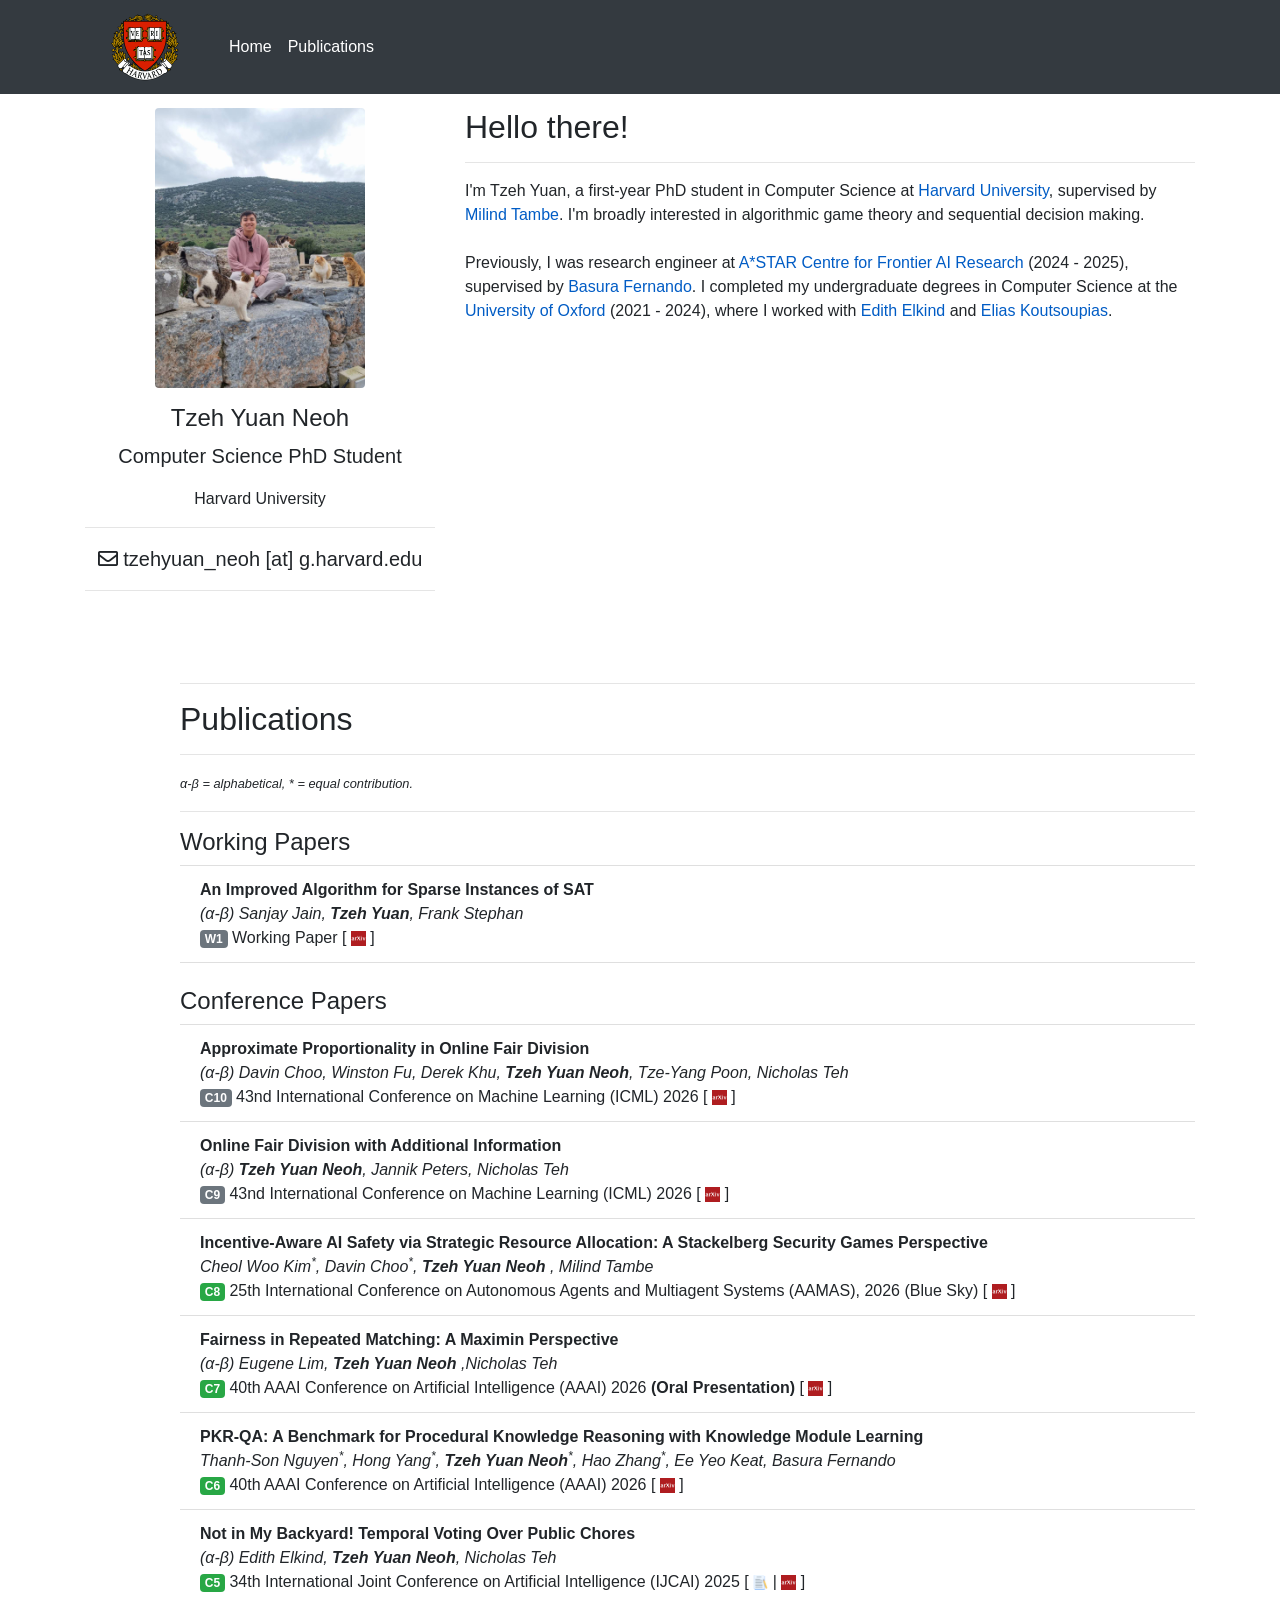
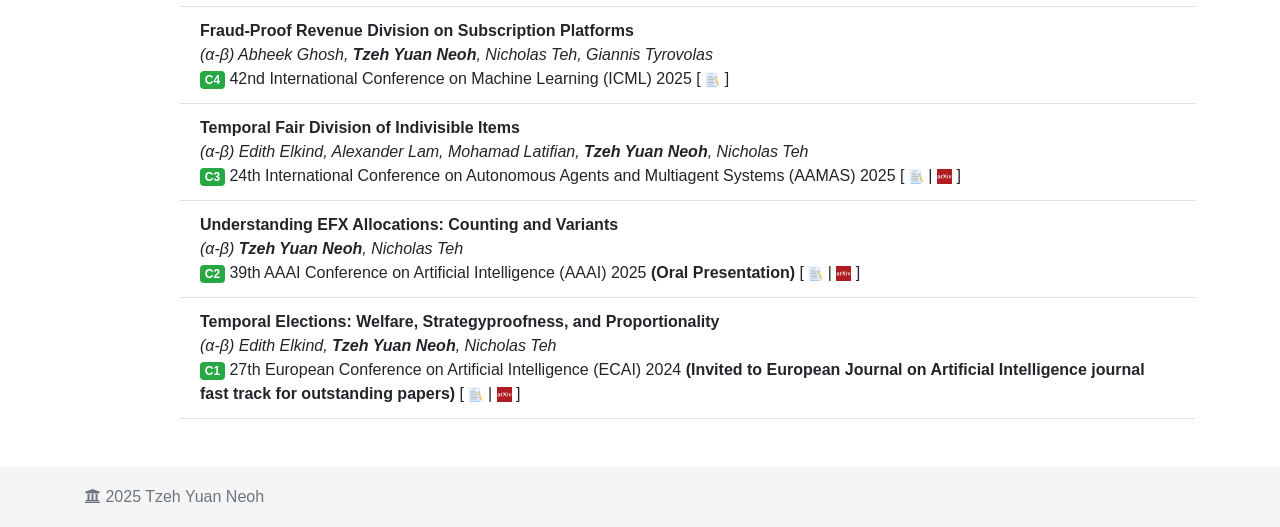
==== commit 36fc2a61: "Update index.html" ====
--- a/index.html
+++ b/index.html
@@ -98,18 +98,7 @@
           <hr>
           <h4>Working Papers</h4>
             <ul class="list-group list-group-flush">
-            <li class="list-group-item">
-              
-                <b>Approximate Proportionality in Online Fair Division</b><br>
-                <i>(α-β) Davin Choo, Winston Fu, Derek Khu, <b>Tzeh Yuan Neoh</b>, Tze-Yang Poon, Nicholas Teh</i><br>
-                <a href="#pubs" class="badge badge-secondary">W3</a> Working Paper [ <a href="https://arxiv.org/abs/2508.03253" target="blank"><img src="img/arxiv.png" style="width:15px;height:15px;"></a> ]
-              </li>
-  
-            <li class="list-group-item">
-              <b>Online Fair Division with Additional Information</b><br>
-              <i>(α-β) <b>Tzeh Yuan Neoh</b>, Jannik Peters, Nicholas Teh</i><br>
-              <a href="#pubs" class="badge badge-secondary">W2</a> Working Paper [ <a href="https://arxiv.org/abs/2505.24503" target="blank"><img src="img/arxiv.png" style="width:15px;height:15px;"></a> ]
-            </li>
+          
             <li class="list-group-item">
               <b>An Improved Algorithm for Sparse Instances of SAT       </b><br>
               <i>(α-β) Sanjay Jain, <b>Tzeh Yuan</b>, Frank Stephan </i><br>
@@ -119,11 +108,23 @@
             <br>
           <h4>Conference Papers</h4>
             <ul class="list-group list-group-flush">
+                <li class="list-group-item">
+              
+                <b>Approximate Proportionality in Online Fair Division</b><br>
+                <i>(α-β) Davin Choo, Winston Fu, Derek Khu, <b>Tzeh Yuan Neoh</b>, Tze-Yang Poon, Nicholas Teh</i><br>
+                <a href="#pubs" class="badge badge-secondary">C10</a> 43nd International Conference on Machine Learning (ICML) 2026 [ <a href="https://arxiv.org/abs/2508.03253" target="blank"><img src="img/arxiv.png" style="width:15px;height:15px;"></a> ]
+              </li>
+  
+            <li class="list-group-item">
+              <b>Online Fair Division with Additional Information</b><br>
+              <i>(α-β) <b>Tzeh Yuan Neoh</b>, Jannik Peters, Nicholas Teh</i><br>
+              <a href="#pubs" class="badge badge-secondary">C9</a> 43nd International Conference on Machine Learning (ICML) 2026 [ <a href="https://arxiv.org/abs/2505.24503" target="blank"><img src="img/arxiv.png" style="width:15px;height:15px;"></a> ]
+            </li>
               <li class="list-group-item">
                 <b>Incentive-Aware AI Safety via Strategic Resource Allocation: A Stackelberg Security Games Perspective </b><br>
                 <i>Cheol Woo Kim<sup>*</sup>, Davin Choo<sup>*</sup>,  <b>Tzeh Yuan Neoh </b>, Milind Tambe</i><br>
                 <a href="#pubs" class="badge badge-success">C8</a> 25th International Conference on Autonomous Agents and Multiagent Systems (AAMAS), 2026
-                (Blue Sky) [ <a href="https://www.arxiv.org/abs/2510.04624" target="blank"><img src="img/arxiv.png" style="width:15px;height:15px;"></a> ]
+                (Blue Sky) [ <a href="https://arxiv.org/abs/2602.07259" target="blank"><img src="img/arxiv.png" style="width:15px;height:15px;"></a> ]
               </li>
               <li class="list-group-item">
                 <b>Fairness in Repeated Matching: A Maximin Perspective</b><br>
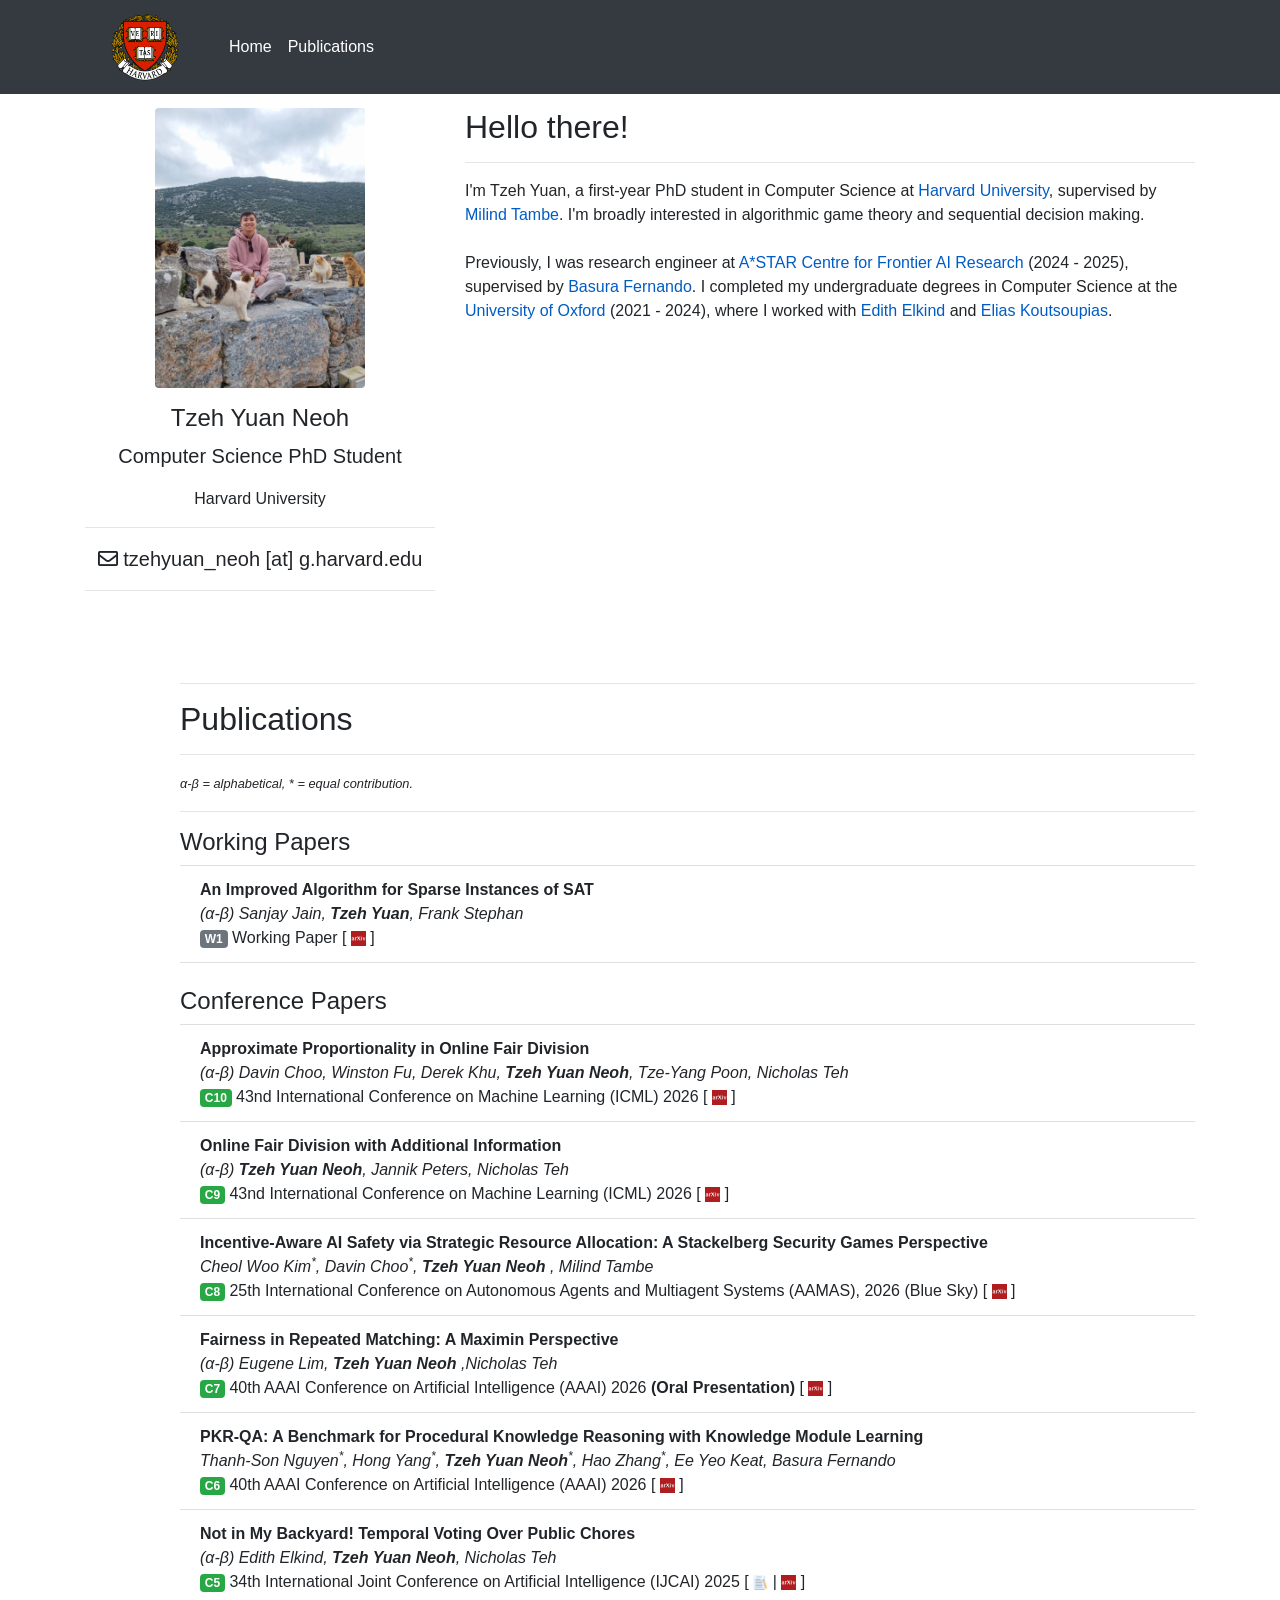
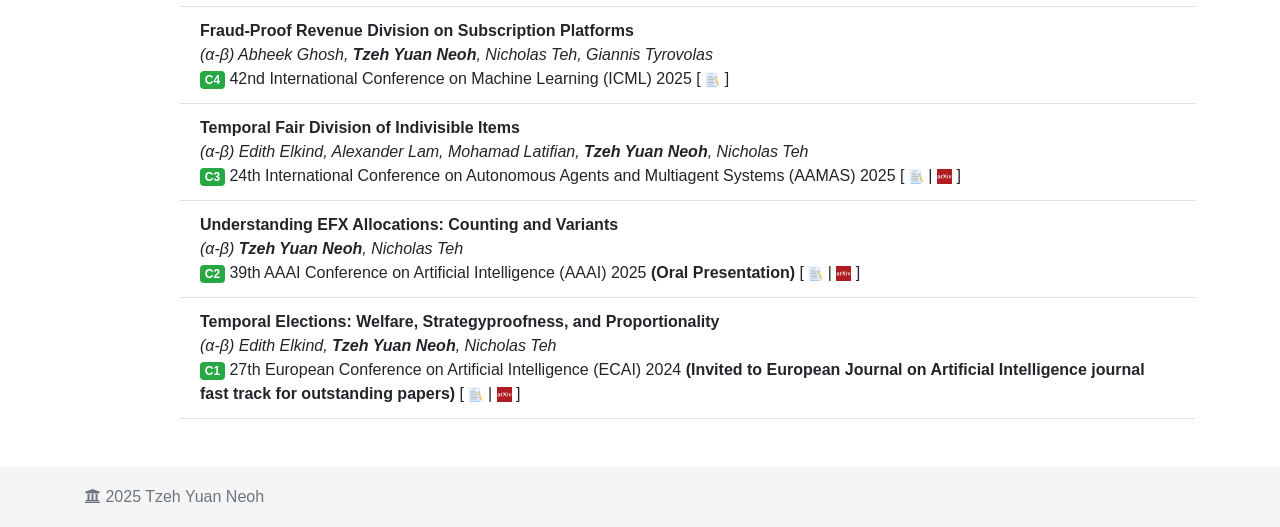
==== commit ec45eec4: "Update index.html" ====
--- a/index.html
+++ b/index.html
@@ -112,13 +112,13 @@
               
                 <b>Approximate Proportionality in Online Fair Division</b><br>
                 <i>(α-β) Davin Choo, Winston Fu, Derek Khu, <b>Tzeh Yuan Neoh</b>, Tze-Yang Poon, Nicholas Teh</i><br>
-                <a href="#pubs" class="badge badge-secondary">C10</a> 43nd International Conference on Machine Learning (ICML) 2026 [ <a href="https://arxiv.org/abs/2508.03253" target="blank"><img src="img/arxiv.png" style="width:15px;height:15px;"></a> ]
+                <a href="#pubs" class="badge badge-success">C10</a> 43nd International Conference on Machine Learning (ICML) 2026 [ <a href="https://arxiv.org/abs/2508.03253" target="blank"><img src="img/arxiv.png" style="width:15px;height:15px;"></a> ]
               </li>
   
             <li class="list-group-item">
               <b>Online Fair Division with Additional Information</b><br>
               <i>(α-β) <b>Tzeh Yuan Neoh</b>, Jannik Peters, Nicholas Teh</i><br>
-              <a href="#pubs" class="badge badge-secondary">C9</a> 43nd International Conference on Machine Learning (ICML) 2026 [ <a href="https://arxiv.org/abs/2505.24503" target="blank"><img src="img/arxiv.png" style="width:15px;height:15px;"></a> ]
+              <a href="#pubs" class="badge badge-success">C9</a> 43nd International Conference on Machine Learning (ICML) 2026 [ <a href="https://arxiv.org/abs/2505.24503" target="blank"><img src="img/arxiv.png" style="width:15px;height:15px;"></a> ]
             </li>
               <li class="list-group-item">
                 <b>Incentive-Aware AI Safety via Strategic Resource Allocation: A Stackelberg Security Games Perspective </b><br>
